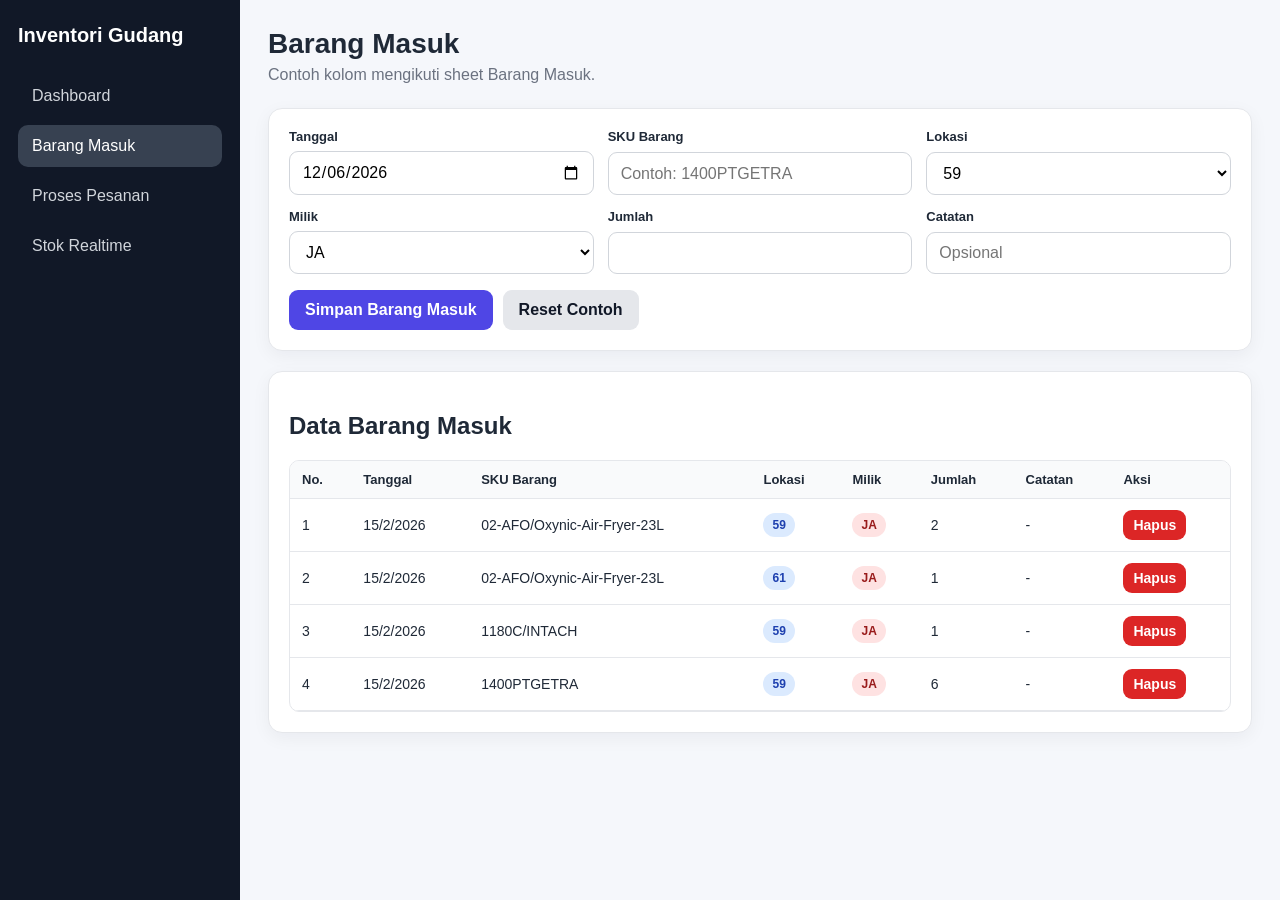
==== barang-masuk.html @ 7a1b9b32 "Add files via upload" ====
<!DOCTYPE html>
<html lang="id">
<head>
  <meta charset="UTF-8">
  <meta name="viewport" content="width=device-width, initial-scale=1.0">
  <title>Barang Masuk</title>
  <link rel="stylesheet" href="styles.css">
</head>
<body>
<div class="layout">
  <aside class="sidebar">
    <div class="brand">Inventori Gudang</div>
    <nav class="nav">
      <a href="index.html">Dashboard</a>
      <a class="active" href="barang-masuk.html">Barang Masuk</a>
      <a href="proses-pesanan.html">Proses Pesanan</a>
      <a href="stok-realtime.html">Stok Realtime</a>
    </nav>
  </aside>

  <main class="main">
    <header class="page-header">
      <div>
        <h1>Barang Masuk</h1>
        <p>Contoh kolom mengikuti sheet Barang Masuk.</p>
      </div>
    </header>

    <section class="card">
      <form id="formMasuk">
        <div class="form-grid">
          <div class="form-group">
            <label>Tanggal</label>
            <input type="date" id="tanggal" required>
          </div>
          <div class="form-group">
            <label>SKU Barang</label>
            <input type="text" id="sku" placeholder="Contoh: 1400PTGETRA" required>
          </div>
          <div class="form-group">
            <label>Lokasi</label>
            <select id="lokasi" required>
              <option value="59">59</option>
              <option value="61">61</option>
              <option value="92">92</option>
              <option value="RSA">RSA</option>
              <option value="Fomac">Fomac</option>
              <option value="Crown">Crown</option>
              <option value="Sinmag">Sinmag</option>
            </select>
          </div>
          <div class="form-group">
            <label>Milik</label>
            <select id="milik" required>
              <option value="JA">JA</option>
              <option value="DS">DS</option>
            </select>
          </div>
          <div class="form-group">
            <label>Jumlah</label>
            <input type="number" id="jumlah" min="1" required>
          </div>
          <div class="form-group">
            <label>Catatan</label>
            <input type="text" id="catatan" placeholder="Opsional">
          </div>
        </div>
        <div class="actions">
          <button class="btn-primary" type="submit">Simpan Barang Masuk</button>
          <button class="btn-secondary" type="button" id="resetMasuk">Reset Contoh</button>
        </div>
        <div id="noticeMasuk" class="notice"></div>
      </form>
    </section>

    <section class="card table-card">
      <h2>Data Barang Masuk</h2>
      <div class="table-wrap">
        <table>
          <thead>
            <tr>
              <th>No.</th>
              <th>Tanggal</th>
              <th>SKU Barang</th>
              <th>Lokasi</th>
              <th>Milik</th>
              <th>Jumlah</th>
              <th>Catatan</th>
              <th>Aksi</th>
            </tr>
          </thead>
          <tbody id="tbodyMasuk"></tbody>
        </table>
      </div>
    </section>
  </main>
</div>

<script src="app.js"></script>
<script>
  let dataMasuk = readData(KEYS.masuk, sampleMasuk);
  document.getElementById("tanggal").value = new Date().toISOString().slice(0,10);

  function renderMasuk() {
    const tbody = document.getElementById("tbodyMasuk");
    if (!dataMasuk.length) {
      tbody.innerHTML = '<tr><td colspan="8" class="empty">Belum ada data.</td></tr>';
      return;
    }
    tbody.innerHTML = dataMasuk.map((x,i) => `
      <tr>
        <td>${i+1}</td>
        <td>${formatDate(x.tanggal)}</td>
        <td>${esc(x.sku)}</td>
        <td><span class="badge blue">${esc(x.lokasi)}</span></td>
        <td><span class="badge red">${esc(x.milik)}</span></td>
        <td>${Number(x.jumlah)}</td>
        <td>${esc(x.catatan || "-")}</td>
        <td><button class="btn-danger" onclick="hapusMasuk('${x.id}')">Hapus</button></td>
      </tr>
    `).join("");
  }

  document.getElementById("formMasuk").addEventListener("submit", e => {
    e.preventDefault();
    dataMasuk.push({
      id: uid(),
      tanggal: document.getElementById("tanggal").value,
      sku: document.getElementById("sku").value.trim(),
      lokasi: document.getElementById("lokasi").value,
      milik: document.getElementById("milik").value,
      jumlah: Number(document.getElementById("jumlah").value),
      catatan: document.getElementById("catatan").value.trim()
    });
    saveData(KEYS.masuk, dataMasuk);
    e.target.reset();
    document.getElementById("tanggal").value = new Date().toISOString().slice(0,10);
    renderMasuk();
    setNotice("noticeMasuk", "Data barang masuk berhasil disimpan.");
  });

  function hapusMasuk(id) {
    if (!confirm("Hapus data ini?")) return;
    dataMasuk = dataMasuk.filter(x => x.id !== id);
    saveData(KEYS.masuk, dataMasuk);
    renderMasuk();
  }

  document.getElementById("resetMasuk").addEventListener("click", () => {
    if (!confirm("Kembalikan data contoh?")) return;
    dataMasuk = [...sampleMasuk];
    saveData(KEYS.masuk, dataMasuk);
    renderMasuk();
  });

  renderMasuk();
</script>
</body>
</html>
---- styles.css ----
:root {
  --bg: #f5f7fb;
  --card: #ffffff;
  --text: #1f2937;
  --muted: #6b7280;
  --border: #e5e7eb;
  --primary: #4f46e5;
  --primary-dark: #3730a3;
  --green: #15803d;
  --red: #b91c1c;
  --amber: #b45309;
  --sidebar: #111827;
}

* { box-sizing: border-box; }

body {
  margin: 0;
  font-family: Arial, Helvetica, sans-serif;
  background: var(--bg);
  color: var(--text);
}

a { color: inherit; text-decoration: none; }

.layout {
  min-height: 100vh;
  display: grid;
  grid-template-columns: 240px 1fr;
}

.sidebar {
  background: var(--sidebar);
  color: white;
  padding: 24px 18px;
}

.brand {
  font-size: 20px;
  font-weight: 700;
  margin-bottom: 28px;
}

.nav {
  display: grid;
  gap: 8px;
}

.nav a {
  padding: 12px 14px;
  border-radius: 10px;
  color: #d1d5db;
}

.nav a:hover,
.nav a.active {
  background: #374151;
  color: white;
}

.main {
  padding: 28px;
  overflow-x: hidden;
}

.page-header {
  display: flex;
  justify-content: space-between;
  align-items: center;
  gap: 16px;
  margin-bottom: 24px;
}

.page-header h1 {
  margin: 0 0 6px;
  font-size: 28px;
}

.page-header p {
  margin: 0;
  color: var(--muted);
}

.card {
  background: var(--card);
  border: 1px solid var(--border);
  border-radius: 14px;
  padding: 20px;
  box-shadow: 0 5px 18px rgba(15, 23, 42, 0.05);
}

.cards {
  display: grid;
  grid-template-columns: repeat(4, minmax(0, 1fr));
  gap: 16px;
  margin-bottom: 22px;
}

.stat-title {
  color: var(--muted);
  font-size: 14px;
  margin-bottom: 8px;
}

.stat-value {
  font-size: 30px;
  font-weight: 700;
}

.grid-2 {
  display: grid;
  grid-template-columns: 1fr 1fr;
  gap: 18px;
}

.form-grid {
  display: grid;
  grid-template-columns: repeat(3, minmax(0, 1fr));
  gap: 14px;
}

.form-group {
  display: grid;
  gap: 7px;
}

.form-group.full {
  grid-column: 1 / -1;
}

label {
  font-size: 13px;
  font-weight: 700;
}

input, select, textarea, button {
  font: inherit;
}

input, select, textarea {
  width: 100%;
  padding: 11px 12px;
  border: 1px solid #d1d5db;
  border-radius: 9px;
  background: white;
}

textarea { min-height: 90px; resize: vertical; }

button {
  border: 0;
  border-radius: 9px;
  padding: 11px 16px;
  cursor: pointer;
  font-weight: 700;
}

.btn-primary {
  color: white;
  background: var(--primary);
}

.btn-primary:hover { background: var(--primary-dark); }

.btn-danger {
  color: white;
  background: #dc2626;
  padding: 7px 10px;
}

.btn-secondary {
  background: #e5e7eb;
  color: #111827;
}

.actions {
  display: flex;
  gap: 10px;
  margin-top: 16px;
}

.table-card { margin-top: 20px; }

.table-wrap {
  overflow-x: auto;
  border: 1px solid var(--border);
  border-radius: 10px;
}

table {
  width: 100%;
  border-collapse: collapse;
  min-width: 900px;
}

th, td {
  padding: 11px 12px;
  border-bottom: 1px solid var(--border);
  text-align: left;
  font-size: 14px;
  white-space: nowrap;
}

th {
  background: #f9fafb;
  font-size: 13px;
}

.badge {
  display: inline-flex;
  align-items: center;
  padding: 5px 9px;
  border-radius: 999px;
  font-size: 12px;
  font-weight: 700;
}

.badge.green { color: #166534; background: #dcfce7; }
.badge.red { color: #991b1b; background: #fee2e2; }
.badge.blue { color: #1e40af; background: #dbeafe; }
.badge.amber { color: #92400e; background: #fef3c7; }
.badge.gray { color: #374151; background: #e5e7eb; }

.empty {
  text-align: center;
  color: var(--muted);
  padding: 28px;
}

.notice {
  margin-top: 14px;
  padding: 11px 12px;
  border-radius: 8px;
  display: none;
}

.notice.show { display: block; }
.notice.success { background: #dcfce7; color: #166534; }
.notice.error { background: #fee2e2; color: #991b1b; }

.quick-links {
  display: grid;
  gap: 12px;
}

.quick-link {
  padding: 16px;
  border: 1px solid var(--border);
  border-radius: 10px;
}

.quick-link strong {
  display: block;
  margin-bottom: 4px;
}

.quick-link span {
  color: var(--muted);
  font-size: 14px;
}

@media (max-width: 1000px) {
  .cards { grid-template-columns: repeat(2, 1fr); }
  .grid-2 { grid-template-columns: 1fr; }
}

@media (max-width: 760px) {
  .layout { grid-template-columns: 1fr; }
  .sidebar { padding: 16px; }
  .nav { grid-template-columns: repeat(4, 1fr); }
  .nav a { text-align: center; padding: 10px 6px; font-size: 13px; }
  .main { padding: 18px; }
  .form-grid { grid-template-columns: 1fr; }
  .cards { grid-template-columns: 1fr; }
}
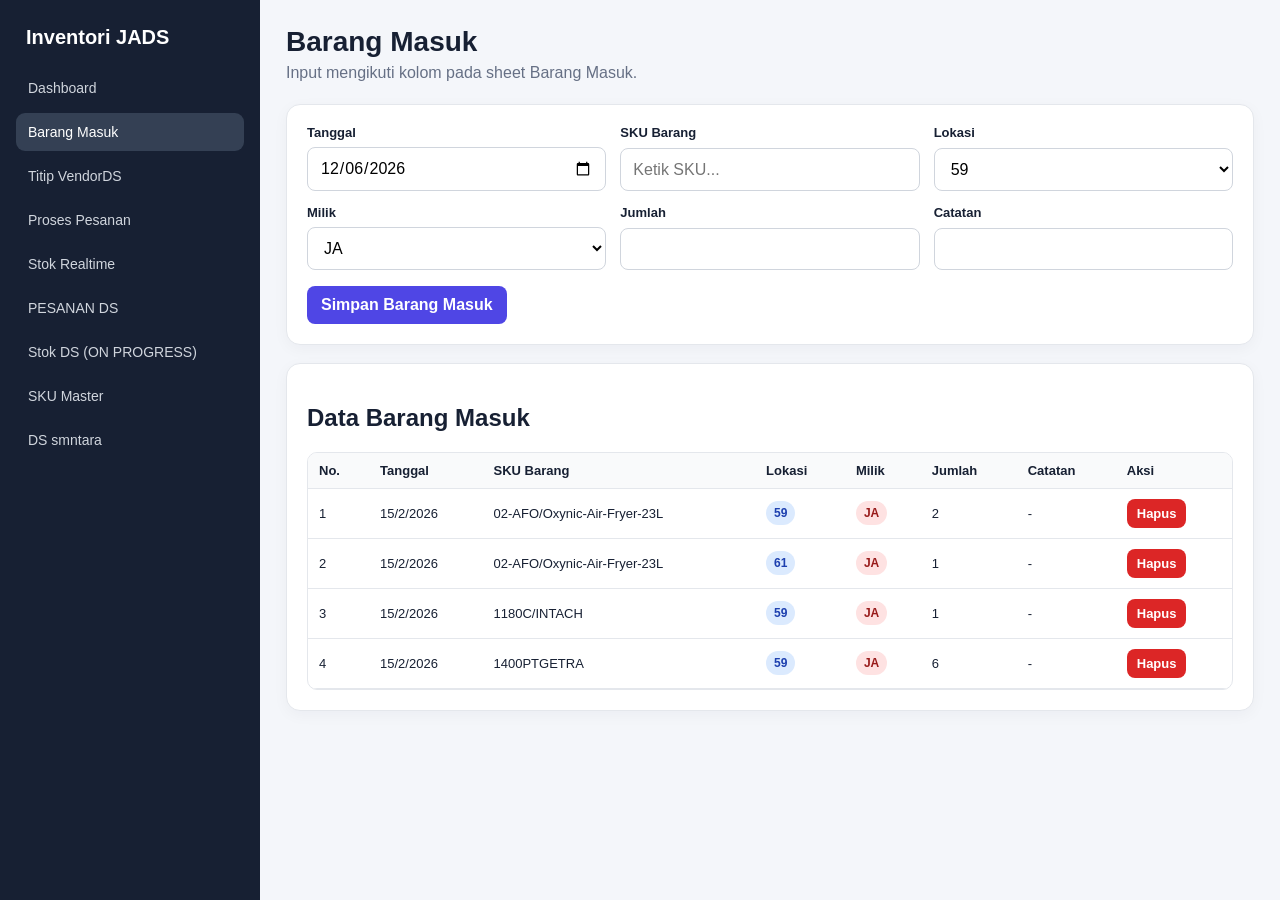
==== commit 66ac4739: "Add files via upload" ====
--- a/barang-masuk.html
+++ b/barang-masuk.html
@@ -1,159 +1,32 @@
 <!DOCTYPE html>
-<html lang="id">
-<head>
-  <meta charset="UTF-8">
-  <meta name="viewport" content="width=device-width, initial-scale=1.0">
-  <title>Barang Masuk</title>
-  <link rel="stylesheet" href="styles.css">
-</head>
-<body>
-<div class="layout">
-  <aside class="sidebar">
-    <div class="brand">Inventori Gudang</div>
-    <nav class="nav">
-      <a href="index.html">Dashboard</a>
-      <a class="active" href="barang-masuk.html">Barang Masuk</a>
-      <a href="proses-pesanan.html">Proses Pesanan</a>
-      <a href="stok-realtime.html">Stok Realtime</a>
-    </nav>
-  </aside>
+<html lang="id"><head><meta charset="UTF-8"><meta name="viewport" content="width=device-width,initial-scale=1">
+<title>Barang Masuk</title><link rel="stylesheet" href="styles.css"></head>
+<body><div class="layout"><aside class="sidebar" id="sidebar"></aside><main class="main">
+<header class="page-header"><div><h1>Barang Masuk</h1><p>Input mengikuti kolom pada sheet Barang Masuk.</p></div></header>
 
-  <main class="main">
-    <header class="page-header">
-      <div>
-        <h1>Barang Masuk</h1>
-        <p>Contoh kolom mengikuti sheet Barang Masuk.</p>
-      </div>
-    </header>
+<section class="card"><form id="formMasuk"><div class="form-grid">
+<div class="form-group"><label>Tanggal</label><input type="date" id="tanggal" required></div>
+<div class="form-group"><label>SKU Barang</label><input type="text" id="sku" list="skuSuggestionsMasuk" autocomplete="off" placeholder="Ketik SKU..." required><datalist id="skuSuggestionsMasuk"></datalist></div>
+<div class="form-group"><label>Lokasi</label><select id="lokasi"><option>59</option><option>61</option><option>92</option><option>RSA</option><option>Fomac</option><option>Crown</option><option>Sinmag</option></select></div>
+<div class="form-group"><label>Milik</label><select id="milik"><option>JA</option><option>DS</option></select></div>
+<div class="form-group"><label>Jumlah</label><input type="number" id="jumlah" min="1" required></div>
+<div class="form-group"><label>Catatan</label><input type="text" id="catatan"></div>
+</div><div class="actions"><button class="btn-primary">Simpan Barang Masuk</button></div><div id="noticeMasuk" class="notice"></div></form></section>
+<section class="card table-card"><h2>Data Barang Masuk</h2><div class="table-wrap"><table>
+<thead><tr><th>No.</th><th>Tanggal</th><th>SKU Barang</th><th>Lokasi</th><th>Milik</th><th>Jumlah</th><th>Catatan</th><th>Aksi</th></tr></thead><tbody id="tbodyMasuk"></tbody>
+</table></div></section>
 
-    <section class="card">
-      <form id="formMasuk">
-        <div class="form-grid">
-          <div class="form-group">
-            <label>Tanggal</label>
-            <input type="date" id="tanggal" required>
-          </div>
-          <div class="form-group">
-            <label>SKU Barang</label>
-            <input type="text" id="sku" placeholder="Contoh: 1400PTGETRA" required>
-          </div>
-          <div class="form-group">
-            <label>Lokasi</label>
-            <select id="lokasi" required>
-              <option value="59">59</option>
-              <option value="61">61</option>
-              <option value="92">92</option>
-              <option value="RSA">RSA</option>
-              <option value="Fomac">Fomac</option>
-              <option value="Crown">Crown</option>
-              <option value="Sinmag">Sinmag</option>
-            </select>
-          </div>
-          <div class="form-group">
-            <label>Milik</label>
-            <select id="milik" required>
-              <option value="JA">JA</option>
-              <option value="DS">DS</option>
-            </select>
-          </div>
-          <div class="form-group">
-            <label>Jumlah</label>
-            <input type="number" id="jumlah" min="1" required>
-          </div>
-          <div class="form-group">
-            <label>Catatan</label>
-            <input type="text" id="catatan" placeholder="Opsional">
-          </div>
-        </div>
-        <div class="actions">
-          <button class="btn-primary" type="submit">Simpan Barang Masuk</button>
-          <button class="btn-secondary" type="button" id="resetMasuk">Reset Contoh</button>
-        </div>
-        <div id="noticeMasuk" class="notice"></div>
-      </form>
-    </section>
+</main></div>
+<script src="sku-master.js"></script><script src="app.js"></script>
+<script>renderNavigation("barang-masuk");</script>
 
-    <section class="card table-card">
-      <h2>Data Barang Masuk</h2>
-      <div class="table-wrap">
-        <table>
-          <thead>
-            <tr>
-              <th>No.</th>
-              <th>Tanggal</th>
-              <th>SKU Barang</th>
-              <th>Lokasi</th>
-              <th>Milik</th>
-              <th>Jumlah</th>
-              <th>Catatan</th>
-              <th>Aksi</th>
-            </tr>
-          </thead>
-          <tbody id="tbodyMasuk"></tbody>
-        </table>
-      </div>
-    </section>
-  </main>
-</div>
+<script>
+let dataMasuk=readData(KEYS.masuk,sampleMasuk);
+tanggal.value=new Date().toISOString().slice(0,10);setupSkuSuggestions("sku","skuSuggestionsMasuk");
+function renderMasuk(){tbodyMasuk.innerHTML=dataMasuk.length?dataMasuk.map((x,i)=>`<tr><td>${i+1}</td><td>${formatDate(x.tanggal)}</td><td>${esc(x.sku)}</td><td><span class="badge blue">${esc(x.lokasi)}</span></td><td><span class="badge red">${esc(x.milik)}</span></td><td>${x.jumlah}</td><td>${esc(x.catatan||"-")}</td><td><button class="btn-danger" onclick="hapusMasuk('${x.id}')">Hapus</button></td></tr>`).join(""):'<tr><td colspan="8" class="empty">Belum ada data.</td></tr>'}
+formMasuk.addEventListener("submit",e=>{e.preventDefault();dataMasuk.push({id:uid(),tanggal:tanggal.value,sku:sku.value.trim(),lokasi:lokasi.value,milik:milik.value,jumlah:Number(jumlah.value),catatan:catatan.value.trim()});saveData(KEYS.masuk,dataMasuk);e.target.reset();tanggal.value=new Date().toISOString().slice(0,10);renderMasuk();setNotice("noticeMasuk","Barang masuk berhasil disimpan.")});
+function hapusMasuk(id){if(!confirm("Hapus data ini?"))return;dataMasuk=dataMasuk.filter(x=>x.id!==id);saveData(KEYS.masuk,dataMasuk);renderMasuk()}
+renderMasuk();
+</script>
 
-<script src="app.js"></script>
-<script>
-  let dataMasuk = readData(KEYS.masuk, sampleMasuk);
-  document.getElementById("tanggal").value = new Date().toISOString().slice(0,10);
-
-  function renderMasuk() {
-    const tbody = document.getElementById("tbodyMasuk");
-    if (!dataMasuk.length) {
-      tbody.innerHTML = '<tr><td colspan="8" class="empty">Belum ada data.</td></tr>';
-      return;
-    }
-    tbody.innerHTML = dataMasuk.map((x,i) => `
-      <tr>
-        <td>${i+1}</td>
-        <td>${formatDate(x.tanggal)}</td>
-        <td>${esc(x.sku)}</td>
-        <td><span class="badge blue">${esc(x.lokasi)}</span></td>
-        <td><span class="badge red">${esc(x.milik)}</span></td>
-        <td>${Number(x.jumlah)}</td>
-        <td>${esc(x.catatan || "-")}</td>
-        <td><button class="btn-danger" onclick="hapusMasuk('${x.id}')">Hapus</button></td>
-      </tr>
-    `).join("");
-  }
-
-  document.getElementById("formMasuk").addEventListener("submit", e => {
-    e.preventDefault();
-    dataMasuk.push({
-      id: uid(),
-      tanggal: document.getElementById("tanggal").value,
-      sku: document.getElementById("sku").value.trim(),
-      lokasi: document.getElementById("lokasi").value,
-      milik: document.getElementById("milik").value,
-      jumlah: Number(document.getElementById("jumlah").value),
-      catatan: document.getElementById("catatan").value.trim()
-    });
-    saveData(KEYS.masuk, dataMasuk);
-    e.target.reset();
-    document.getElementById("tanggal").value = new Date().toISOString().slice(0,10);
-    renderMasuk();
-    setNotice("noticeMasuk", "Data barang masuk berhasil disimpan.");
-  });
-
-  function hapusMasuk(id) {
-    if (!confirm("Hapus data ini?")) return;
-    dataMasuk = dataMasuk.filter(x => x.id !== id);
-    saveData(KEYS.masuk, dataMasuk);
-    renderMasuk();
-  }
-
-  document.getElementById("resetMasuk").addEventListener("click", () => {
-    if (!confirm("Kembalikan data contoh?")) return;
-    dataMasuk = [...sampleMasuk];
-    saveData(KEYS.masuk, dataMasuk);
-    renderMasuk();
-  });
-
-  renderMasuk();
-</script>
-</body>
-</html>
+</body></html>
--- a/styles.css
+++ b/styles.css
@@ -1,275 +1,50 @@
-:root {
-  --bg: #f5f7fb;
-  --card: #ffffff;
-  --text: #1f2937;
-  --muted: #6b7280;
-  --border: #e5e7eb;
-  --primary: #4f46e5;
-  --primary-dark: #3730a3;
-  --green: #15803d;
-  --red: #b91c1c;
-  --amber: #b45309;
-  --sidebar: #111827;
+:root{
+  --bg:#f4f6fa;--panel:#fff;--text:#172033;--muted:#667085;--line:#e4e7ec;
+  --nav:#172033;--primary:#4f46e5;--primary-dark:#3730a3;--danger:#dc2626;
 }
-
-* { box-sizing: border-box; }
-
-body {
-  margin: 0;
-  font-family: Arial, Helvetica, sans-serif;
-  background: var(--bg);
-  color: var(--text);
-}
-
-a { color: inherit; text-decoration: none; }
-
-.layout {
-  min-height: 100vh;
-  display: grid;
-  grid-template-columns: 240px 1fr;
-}
-
-.sidebar {
-  background: var(--sidebar);
-  color: white;
-  padding: 24px 18px;
-}
-
-.brand {
-  font-size: 20px;
-  font-weight: 700;
-  margin-bottom: 28px;
-}
-
-.nav {
-  display: grid;
-  gap: 8px;
-}
-
-.nav a {
-  padding: 12px 14px;
-  border-radius: 10px;
-  color: #d1d5db;
-}
-
-.nav a:hover,
-.nav a.active {
-  background: #374151;
-  color: white;
-}
-
-.main {
-  padding: 28px;
-  overflow-x: hidden;
-}
-
-.page-header {
-  display: flex;
-  justify-content: space-between;
-  align-items: center;
-  gap: 16px;
-  margin-bottom: 24px;
-}
-
-.page-header h1 {
-  margin: 0 0 6px;
-  font-size: 28px;
-}
-
-.page-header p {
-  margin: 0;
-  color: var(--muted);
-}
-
-.card {
-  background: var(--card);
-  border: 1px solid var(--border);
-  border-radius: 14px;
-  padding: 20px;
-  box-shadow: 0 5px 18px rgba(15, 23, 42, 0.05);
-}
-
-.cards {
-  display: grid;
-  grid-template-columns: repeat(4, minmax(0, 1fr));
-  gap: 16px;
-  margin-bottom: 22px;
-}
-
-.stat-title {
-  color: var(--muted);
-  font-size: 14px;
-  margin-bottom: 8px;
-}
-
-.stat-value {
-  font-size: 30px;
-  font-weight: 700;
-}
-
-.grid-2 {
-  display: grid;
-  grid-template-columns: 1fr 1fr;
-  gap: 18px;
-}
-
-.form-grid {
-  display: grid;
-  grid-template-columns: repeat(3, minmax(0, 1fr));
-  gap: 14px;
-}
-
-.form-group {
-  display: grid;
-  gap: 7px;
-}
-
-.form-group.full {
-  grid-column: 1 / -1;
-}
-
-label {
-  font-size: 13px;
-  font-weight: 700;
-}
-
-input, select, textarea, button {
-  font: inherit;
-}
-
-input, select, textarea {
-  width: 100%;
-  padding: 11px 12px;
-  border: 1px solid #d1d5db;
-  border-radius: 9px;
-  background: white;
-}
-
-textarea { min-height: 90px; resize: vertical; }
-
-button {
-  border: 0;
-  border-radius: 9px;
-  padding: 11px 16px;
-  cursor: pointer;
-  font-weight: 700;
-}
-
-.btn-primary {
-  color: white;
-  background: var(--primary);
-}
-
-.btn-primary:hover { background: var(--primary-dark); }
-
-.btn-danger {
-  color: white;
-  background: #dc2626;
-  padding: 7px 10px;
-}
-
-.btn-secondary {
-  background: #e5e7eb;
-  color: #111827;
-}
-
-.actions {
-  display: flex;
-  gap: 10px;
-  margin-top: 16px;
-}
-
-.table-card { margin-top: 20px; }
-
-.table-wrap {
-  overflow-x: auto;
-  border: 1px solid var(--border);
-  border-radius: 10px;
-}
-
-table {
-  width: 100%;
-  border-collapse: collapse;
-  min-width: 900px;
-}
-
-th, td {
-  padding: 11px 12px;
-  border-bottom: 1px solid var(--border);
-  text-align: left;
-  font-size: 14px;
-  white-space: nowrap;
-}
-
-th {
-  background: #f9fafb;
-  font-size: 13px;
-}
-
-.badge {
-  display: inline-flex;
-  align-items: center;
-  padding: 5px 9px;
-  border-radius: 999px;
-  font-size: 12px;
-  font-weight: 700;
-}
-
-.badge.green { color: #166534; background: #dcfce7; }
-.badge.red { color: #991b1b; background: #fee2e2; }
-.badge.blue { color: #1e40af; background: #dbeafe; }
-.badge.amber { color: #92400e; background: #fef3c7; }
-.badge.gray { color: #374151; background: #e5e7eb; }
-
-.empty {
-  text-align: center;
-  color: var(--muted);
-  padding: 28px;
-}
-
-.notice {
-  margin-top: 14px;
-  padding: 11px 12px;
-  border-radius: 8px;
-  display: none;
-}
-
-.notice.show { display: block; }
-.notice.success { background: #dcfce7; color: #166534; }
-.notice.error { background: #fee2e2; color: #991b1b; }
-
-.quick-links {
-  display: grid;
-  gap: 12px;
-}
-
-.quick-link {
-  padding: 16px;
-  border: 1px solid var(--border);
-  border-radius: 10px;
-}
-
-.quick-link strong {
-  display: block;
-  margin-bottom: 4px;
-}
-
-.quick-link span {
-  color: var(--muted);
-  font-size: 14px;
-}
-
-@media (max-width: 1000px) {
-  .cards { grid-template-columns: repeat(2, 1fr); }
-  .grid-2 { grid-template-columns: 1fr; }
-}
-
-@media (max-width: 760px) {
-  .layout { grid-template-columns: 1fr; }
-  .sidebar { padding: 16px; }
-  .nav { grid-template-columns: repeat(4, 1fr); }
-  .nav a { text-align: center; padding: 10px 6px; font-size: 13px; }
-  .main { padding: 18px; }
-  .form-grid { grid-template-columns: 1fr; }
-  .cards { grid-template-columns: 1fr; }
-}
+*{box-sizing:border-box}
+body{margin:0;font-family:Arial,Helvetica,sans-serif;background:var(--bg);color:var(--text)}
+a{text-decoration:none;color:inherit}
+.layout{min-height:100vh;display:grid;grid-template-columns:260px 1fr}
+.sidebar{background:var(--nav);color:#fff;padding:22px 16px;overflow-y:auto}
+.brand{font-size:20px;font-weight:700;padding:4px 10px 20px}
+.nav{display:grid;gap:6px}
+.nav a{padding:11px 12px;border-radius:9px;color:#d0d5dd;font-size:14px}
+.nav a:hover,.nav a.active{background:#344054;color:#fff}
+.main{padding:26px;min-width:0}
+.page-header{display:flex;justify-content:space-between;gap:16px;align-items:center;margin-bottom:22px}
+.page-header h1{margin:0 0 6px;font-size:28px}.page-header p{margin:0;color:var(--muted)}
+.card{background:var(--panel);border:1px solid var(--line);border-radius:14px;padding:20px;box-shadow:0 4px 15px rgba(16,24,40,.04)}
+.cards{display:grid;grid-template-columns:repeat(4,minmax(0,1fr));gap:15px;margin-bottom:20px}
+.stat-title{color:var(--muted);font-size:13px;margin-bottom:8px}.stat-value{font-size:29px;font-weight:700}
+.form-grid{display:grid;grid-template-columns:repeat(3,minmax(0,1fr));gap:14px}
+.form-group{display:grid;gap:7px}.form-group.full{grid-column:1/-1}
+label{font-size:13px;font-weight:700}
+input,select,textarea,button{font:inherit}
+input,select,textarea{width:100%;padding:11px 12px;border:1px solid #d0d5dd;border-radius:8px;background:#fff}
+textarea{min-height:84px;resize:vertical}
+button{border:0;border-radius:8px;padding:10px 14px;font-weight:700;cursor:pointer}
+.btn-primary{background:var(--primary);color:#fff}.btn-primary:hover{background:var(--primary-dark)}
+.btn-danger{background:var(--danger);color:#fff;padding:7px 10px}.btn-secondary{background:#eaecf0;color:#344054}
+.actions{display:flex;gap:10px;margin-top:16px;flex-wrap:wrap}
+.table-card{margin-top:18px}.table-wrap{overflow:auto;border:1px solid var(--line);border-radius:10px}
+table{width:100%;border-collapse:collapse;min-width:900px}
+th,td{padding:10px 11px;border-bottom:1px solid var(--line);text-align:left;font-size:13px;white-space:nowrap}
+th{background:#f9fafb}
+.badge{display:inline-block;border-radius:999px;padding:5px 8px;font-size:12px;font-weight:700}
+.badge.green{background:#dcfce7;color:#166534}.badge.red{background:#fee2e2;color:#991b1b}
+.badge.blue{background:#dbeafe;color:#1e40af}.badge.amber{background:#fef3c7;color:#92400e}
+.badge.gray{background:#eaecf0;color:#344054}
+.notice{display:none;margin-top:14px;padding:11px;border-radius:8px}
+.notice.show{display:block}.notice.success{background:#dcfce7;color:#166534}.notice.error{background:#fee2e2;color:#991b1b}
+.empty{text-align:center;color:var(--muted);padding:26px}
+.quick-grid{display:grid;grid-template-columns:repeat(3,minmax(0,1fr));gap:13px}
+.quick-link{border:1px solid var(--line);border-radius:10px;padding:15px;background:#fff}
+.quick-link strong{display:block;margin-bottom:5px}.quick-link span{font-size:13px;color:var(--muted)}
+.toolbar{display:flex;gap:12px;align-items:end;flex-wrap:wrap}
+.toolbar .form-group{min-width:220px}
+.muted-box{padding:24px;text-align:center;color:var(--muted)}
+.code-note{margin-top:12px;color:var(--muted);font-size:13px}
+@media(max-width:1050px){.cards{grid-template-columns:repeat(2,1fr)}.quick-grid{grid-template-columns:repeat(2,1fr)}}
+@media(max-width:760px){.layout{grid-template-columns:1fr}.sidebar{position:static}.nav{grid-template-columns:repeat(2,1fr)}
+.main{padding:16px}.cards,.quick-grid,.form-grid{grid-template-columns:1fr}.form-group.full{grid-column:auto}}
